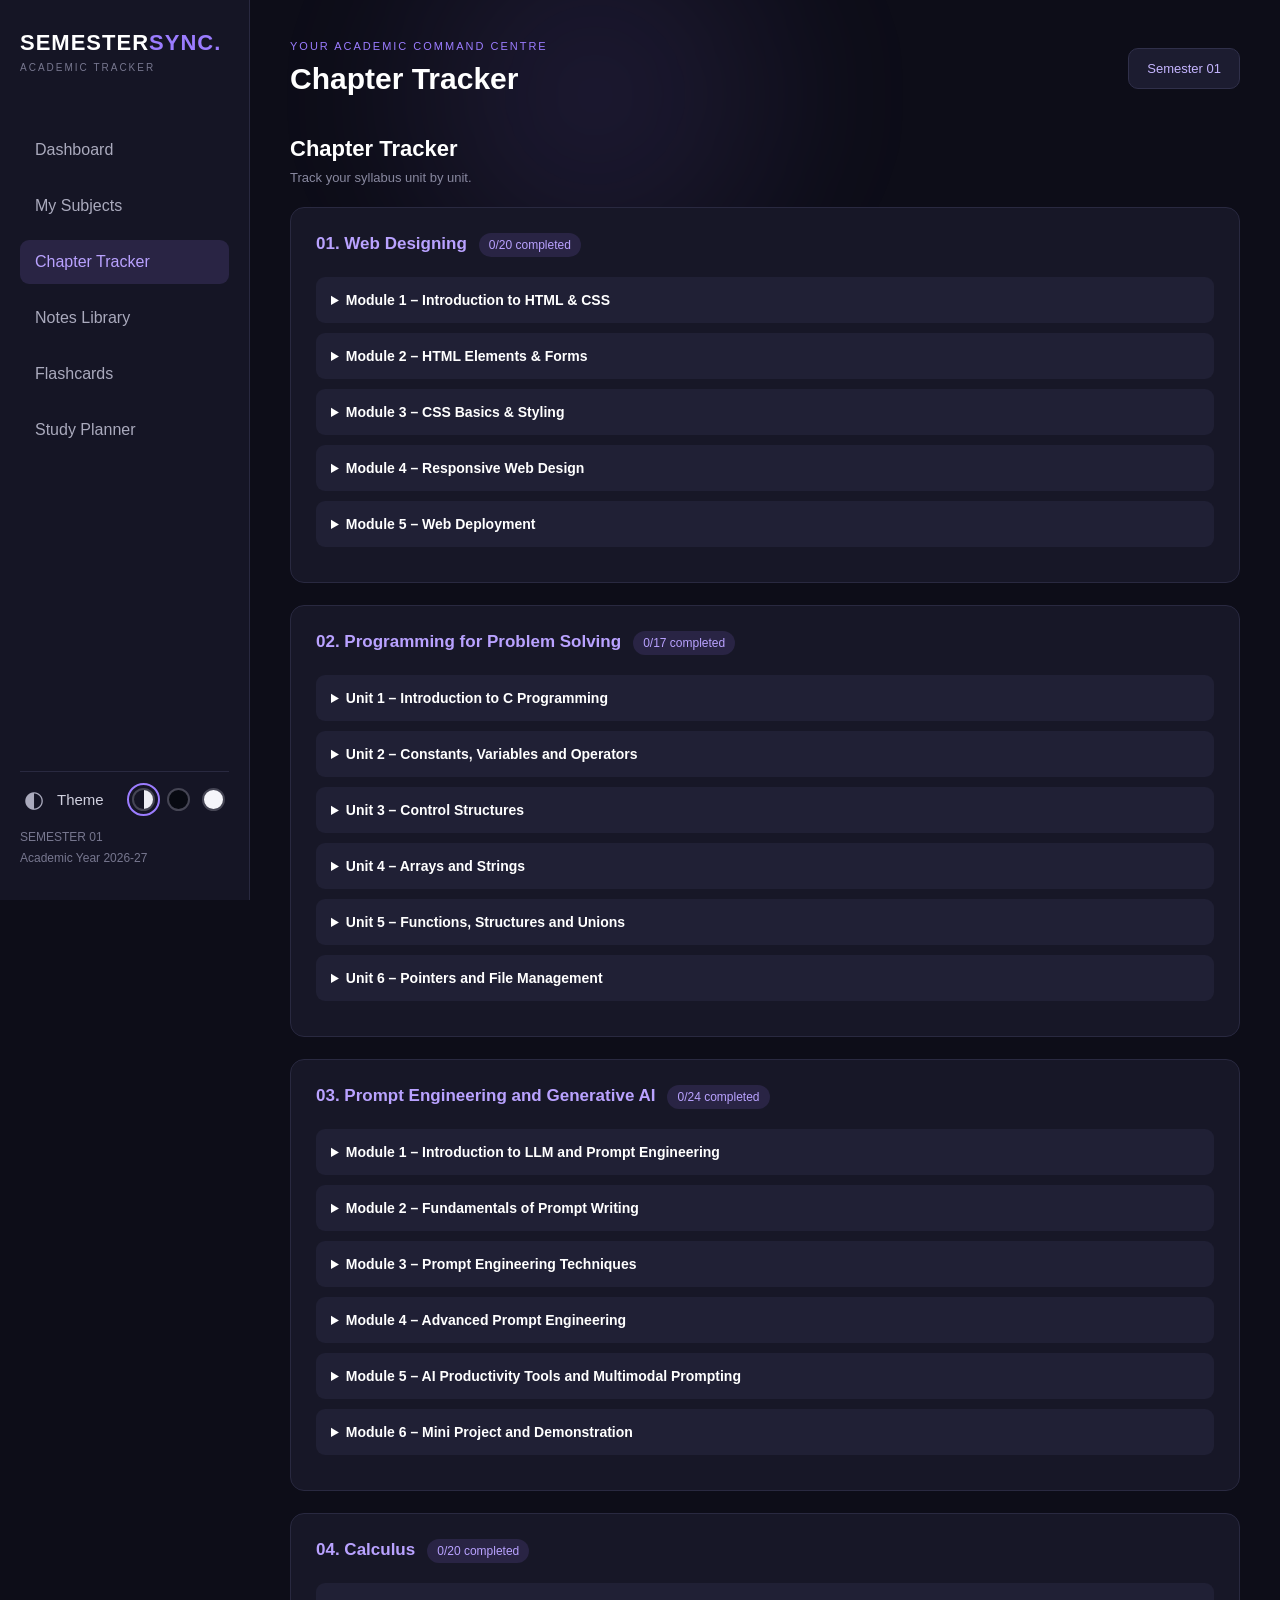
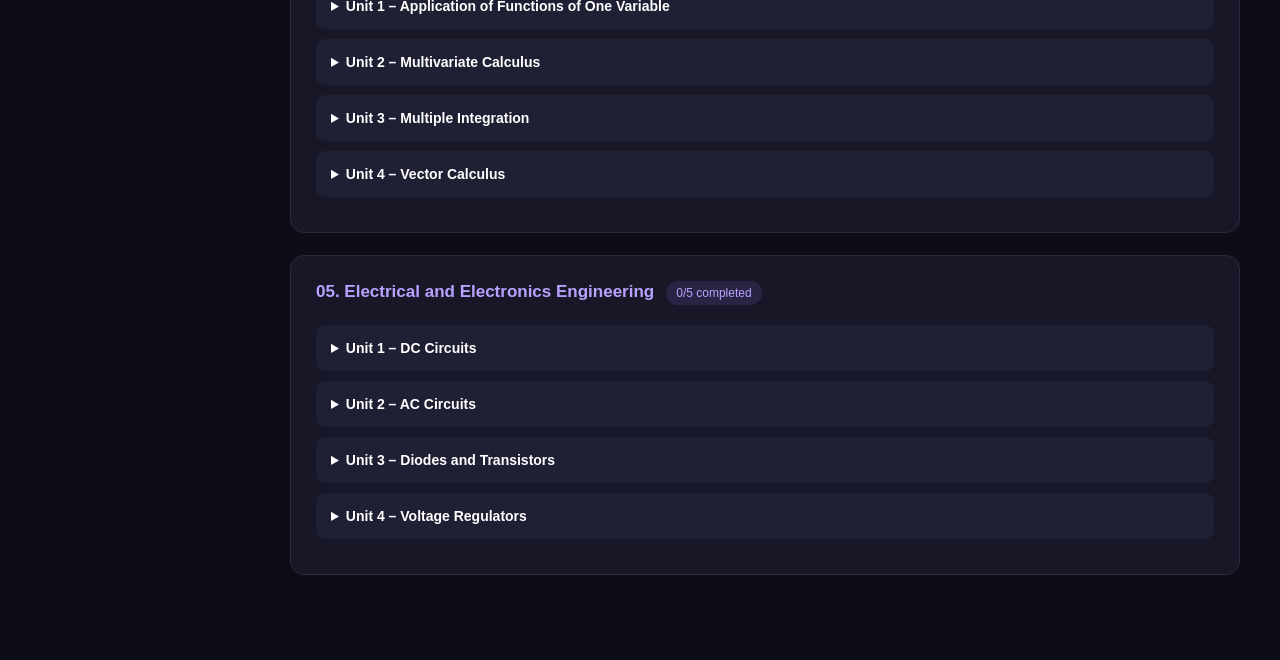
==== chapters.html @ 0c37a85b "Add files via upload" ====
<!DOCTYPE html>
<html lang="en">

<head>
    <meta charset="UTF-8">
    <meta name="viewport" content="width=device-width, initial-scale=1.0">
    <title>Chapter Tracker | SemesterSync</title>
    <link rel="stylesheet" href="style.css">
</head>

<body>

    <aside class="sidebar">

        <div class="logo">
            <h2>SEMESTER<span>SYNC.</span></h2>
            <p>ACADEMIC TRACKER</p>
        </div>

        <nav>
            <ul>
                <li><a href="index.html">Dashboard</a></li>
                <li><a href="subjects.html">My Subjects</a></li>
                <li><a href="chapters.html" class="active">Chapter Tracker</a></li>
                <li><a href="notes.html">Notes Library</a></li>
                <li><a href="flashcards.html">Flashcards</a></li>
                <li><a href="planner.html">Study Planner</a></li>
            </ul>
        </nav>


<div class="theme-switcher">
    <span class="theme-icon">◐</span>
    <span class="theme-label">Theme</span>

    <div class="theme-options">
        <button class="theme-btn active" data-theme="current" title="Current theme" aria-label="Current theme"></button>
        <button class="theme-btn" data-theme="dark" title="Dark theme" aria-label="Dark theme"></button>
        <button class="theme-btn" data-theme="light" title="Light theme" aria-label="Light theme"></button>
    </div>
</div>

        <div class="sidebar-footer">
            <p>SEMESTER 01</p>
            <p>Academic Year 2026-27</p>
        </div>

    </aside>

    <main class="main-content">

        <header class="topbar">
            <div>
                <p class="welcome-text">YOUR ACADEMIC COMMAND CENTRE</p>
                <h1>Chapter Tracker</h1>
            </div>

            <div class="profile">Semester 01</div>
        </header>

        <!-- CHAPTER TRACKER -->
<section id="chapters" class="content-section">

    <div class="section-heading">
        <h2>Chapter Tracker</h2>
        <p>Track your syllabus unit by unit.</p>
    </div>

    <!-- WEB DESIGNING -->
    <div class="tracker-subject" data-subject="web">
    <h3>01. Web Designing</h3>
        <details>
            <summary>Module 1 – Introduction to HTML & CSS</summary>
            <label><input type="checkbox"> HTML Introduction and Structure</label>
            <label><input type="checkbox"> HTML Tags and Attributes</label>
            <label><input type="checkbox"> Links, Images and Tables</label>
            <label><input type="checkbox"> Introduction to CSS</label>
        </details>

        <details>
            <summary>Module 2 – HTML Elements & Forms</summary>
            <label><input type="checkbox"> HTML Lists and Tables</label>
            <label><input type="checkbox"> HTML Forms and Input Fields</label>
            <label><input type="checkbox"> Semantic Elements</label>
            <label><input type="checkbox"> Multimedia Elements</label>
        </details>

        <details>
            <summary>Module 3 – CSS Basics & Styling</summary>
            <label><input type="checkbox"> CSS Selectors</label>
            <label><input type="checkbox"> CSS Box Model</label>
            <label><input type="checkbox"> Display and Positioning</label>
            <label><input type="checkbox"> Flexbox and Grid</label>
        </details>

        <details>
            <summary>Module 4 – Responsive Web Design</summary>
            <label><input type="checkbox"> Responsive Design</label>
            <label><input type="checkbox"> Media Queries</label>
            <label><input type="checkbox"> Transitions and Animations</label>
            <label><input type="checkbox"> CSS Variables and Effects</label>
        </details>

        <details>
            <summary>Module 5 – Web Deployment</summary>
            <label><input type="checkbox"> Web Hosting</label>
            <label><input type="checkbox"> Domain Names and DNS</label>
            <label><input type="checkbox"> GitHub Pages and Netlify</label>
            <label><input type="checkbox"> SEO and Version Control</label>
        </details>
    </div>


    <!-- PROGRAMMING -->
    <div class="tracker-subject" data-subject="programming">
    <h3>02. Programming for Problem Solving</h3>
        <details>
            <summary>Unit 1 – Introduction to C Programming</summary>
            <label><input type="checkbox"> Introduction to C</label>
            <label><input type="checkbox"> Basic Structure of C Program</label>
        </details>

        <details>
            <summary>Unit 2 – Constants, Variables and Operators</summary>
            <label><input type="checkbox"> Constants and Variables</label>
            <label><input type="checkbox"> Data Types</label>
            <label><input type="checkbox"> Operators and Expressions</label>
        </details>

        <details>
            <summary>Unit 3 – Control Structures</summary>
            <label><input type="checkbox"> Conditional Statements</label>
            <label><input type="checkbox"> Loops</label>
            <label><input type="checkbox"> Jump Statements</label>
        </details>

        <details>
            <summary>Unit 4 – Arrays and Strings</summary>
            <label><input type="checkbox"> One-Dimensional Arrays</label>
            <label><input type="checkbox"> Multidimensional Arrays</label>
            <label><input type="checkbox"> Strings</label>
        </details>

        <details>
            <summary>Unit 5 – Functions, Structures and Unions</summary>
            <label><input type="checkbox"> User-Defined Functions</label>
            <label><input type="checkbox"> Structures</label>
            <label><input type="checkbox"> Unions</label>
        </details>

        <details>
            <summary>Unit 6 – Pointers and File Management</summary>
            <label><input type="checkbox"> Pointers</label>
            <label><input type="checkbox"> Dynamic Memory Allocation</label>
            <label><input type="checkbox"> File Management</label>
        </details>
    </div>


    <!-- PROMPT ENGINEERING -->
    <div class="tracker-subject" data-subject="ai">
    <h3>03. Prompt Engineering and Generative AI</h3>
        <details>
            <summary>Module 1 – Introduction to LLM and Prompt Engineering</summary>
            <label><input type="checkbox"> Introduction to AI and Generative AI</label>
            <label><input type="checkbox"> Machine Learning and Deep Learning</label>
            <label><input type="checkbox"> History of LLMs</label>
            <label><input type="checkbox"> Applications of Prompt Engineering</label>
            <label><input type="checkbox"> Exploring Different LLMs</label>
        </details>

        <details>
            <summary>Module 2 – Fundamentals of Prompt Writing</summary>
            <label><input type="checkbox"> Structure of a Prompt</label>
            <label><input type="checkbox"> Types of Prompts</label>
            <label><input type="checkbox"> Prompt Templates</label>
            <label><input type="checkbox"> Writing Effective Prompts</label>
        </details>

        <details>
            <summary>Module 3 – Prompt Engineering Techniques</summary>
            <label><input type="checkbox"> Zero-shot, One-shot and Few-shot</label>
            <label><input type="checkbox"> Step-by-Step Prompting</label>
            <label><input type="checkbox"> Self-Reflection and Role-Based Prompting</label>
            <label><input type="checkbox"> Output Control and Prompt Optimization</label>
        </details>

        <details>
            <summary>Module 4 – Advanced Prompt Engineering</summary>
            <label><input type="checkbox"> Prompt Chaining</label>
            <label><input type="checkbox"> ReAct Technique</label>
            <label><input type="checkbox"> Iterative Refinement</label>
            <label><input type="checkbox"> Prompt Decomposition</label>
        </details>

        <details>
            <summary>Module 5 – AI Productivity Tools and Multimodal Prompting</summary>
            <label><input type="checkbox"> Text and Image AI</label>
            <label><input type="checkbox"> Presentation and Document AI</label>
            <label><input type="checkbox"> Spreadsheet and Video AI</label>
            <label><input type="checkbox"> Speech AI and Multimodal Prompting</label>
        </details>

        <details>
            <summary>Module 6 – Mini Project and Demonstration</summary>
            <label><input type="checkbox"> Website Creation</label>
            <label><input type="checkbox"> AI Model Creation</label>
            <label><input type="checkbox"> Project Demonstration</label>
        </details>
    </div>


    <!-- CALCULUS -->
    <div class="tracker-subject" data-subject="calculus">
    <h3>04. Calculus</h3>
        <details>
            <summary>Unit 1 – Application of Functions of One Variable</summary>
            <label><input type="checkbox"> Functions, Limits and Continuity</label>
            <label><input type="checkbox"> Differentiability</label>
            <label><input type="checkbox"> Mean Value Theorems</label>
            <label><input type="checkbox"> Riemann Integration</label>
            <label><input type="checkbox"> Applications of Integration</label>
        </details>

        <details>
            <summary>Unit 2 – Multivariate Calculus</summary>
            <label><input type="checkbox"> Functions of Several Variables</label>
            <label><input type="checkbox"> Partial Derivatives</label>
            <label><input type="checkbox"> Chain Rule and Implicit Functions</label>
            <label><input type="checkbox"> Euler's Theorem and Taylor's Expansion</label>
            <label><input type="checkbox"> Jacobian</label>
            <label><input type="checkbox"> Maxima, Minima and Lagrange Multipliers</label>
        </details>

        <details>
            <summary>Unit 3 – Multiple Integration</summary>
            <label><input type="checkbox"> Double Integration</label>
            <label><input type="checkbox"> Change of Order</label>
            <label><input type="checkbox"> Change into Polar Form</label>
            <label><input type="checkbox"> Applications to Area and Volume</label>
        </details>

        <details>
            <summary>Unit 4 – Vector Calculus</summary>
            <label><input type="checkbox"> Vector-Valued Functions</label>
            <label><input type="checkbox"> Gradient and Directional Derivatives</label>
            <label><input type="checkbox"> Divergence and Curl</label>
            <label><input type="checkbox"> Line and Surface Integrals</label>
            <label><input type="checkbox"> Green's, Gauss and Stokes' Theorems</label>
        </details>
    </div>


    <!-- ELECTRICAL AND ELECTRONICS -->
    <div class="tracker-subject" data-subject="electrical">
    <h3>05. Electrical and Electronics Engineering</h3> 
        <details>
            <summary>Unit 1 – DC Circuits</summary>
            <label><input type="checkbox"> DC Circuit Fundamentals</label>
        </details>

        <details>
            <summary>Unit 2 – AC Circuits</summary>
            <label><input type="checkbox"> AC Circuit Fundamentals</label>
        </details>

        <details>
            <summary>Unit 3 – Diodes and Transistors</summary>
            <label><input type="checkbox"> Diodes</label>
            <label><input type="checkbox"> Transistors</label>
        </details>

        <details>
            <summary>Unit 4 – Voltage Regulators</summary>
            <label><input type="checkbox"> Voltage Regulators</label>
        </details>
    </div>

</section>


    </main>
<script src="script.js"></script>
</body>
</html>
---- style.css ----
/* ===== GLOBAL SETTINGS ===== */

* {
    margin: 0;
    padding: 0;
    box-sizing: border-box;
}

html {
    scroll-behavior: smooth;
}

body {
    font-family: Arial, sans-serif;
    background-color: #0d0d18;
    color: #ffffff;
    display: flex;
}


/* ===== SIDEBAR ===== */

.sidebar {
    width: 250px;
    height: 100vh;
    background-color: #151525;
    padding: 30px 20px;
    position: fixed;
    left: 0;
    top: 0;
    display: flex;
    flex-direction: column;
    justify-content: space-between;
    border-right: 1px solid #292940;
}

.logo h2 {
    font-size: 22px;
    letter-spacing: 1px;
}

.logo span {
    color: #9b7cff;
}

.logo p {
    color: #77778f;
    font-size: 10px;
    margin-top: 6px;
    letter-spacing: 2px;
}

.sidebar nav {
    margin-top: 55px;
    flex: 1;
}

.sidebar ul {
    list-style: none;
}

.sidebar li {
    margin-bottom: 12px;
}

.sidebar a {
    display: block;
    text-decoration: none;
    color: #aaaabd;
    padding: 13px 15px;
    border-radius: 9px;
    transition: 0.3s;
}

.sidebar a:hover,
.sidebar a.active {
    background-color: #292444;
    color: #b9a2ff;
}

.sidebar-footer {
    color: #77778f;
    font-size: 12px;
    line-height: 1.8;
}


/* ===== MAIN CONTENT ===== */


.main-content {
    margin-left: 250px;
    width: calc(100% - 250px);
    min-height: 100vh;
    padding: 40px;
    position: relative;
    z-index: 1;
}


/* ===== TOPBAR ===== */

.topbar {
    display: flex;
    justify-content: space-between;
    align-items: center;
    margin-bottom: 40px;
}

.welcome-text {
    color: #9b7cff;
    font-size: 11px;
    letter-spacing: 2px;
    margin-bottom: 10px;
}

.topbar h1 {
    font-size: 30px;
}

.profile {
    background-color: #1c1c30;
    border: 1px solid #30304a;
    padding: 12px 18px;
    border-radius: 10px;
    color: #c5b5ff;
    font-size: 13px;
}


/* ===== INTRODUCTION ===== */

.intro {
    background: linear-gradient(120deg, #282044, #17172b);
    padding: 30px;
    border-radius: 15px;
    margin-bottom: 30px;
    border: 1px solid #383052;
}

.intro h2 {
    font-size: 23px;
    margin-bottom: 10px;
}

.intro p {
    color: #aaaabd;
    font-size: 14px;
}


/* ===== STATISTICS ===== */

.stats-container {
    display: grid;
    grid-template-columns: repeat(4, 1fr);
    gap: 18px;
    margin-bottom: 45px;
}

.stat-card {
    background-color: #171727;
    border: 1px solid #292940;
    padding: 22px;
    border-radius: 13px;
    transition: 0.3s;
}

.stat-card:hover {
    transform: translateY(-5px);
    border-color: #8065d8;
}

.stat-card h3 {
    color: #c0bfd2;
    font-size: 17px;
    font-weight: 500;
    margin-bottom: 18px;
}

.stat-number {
    font-size: 40px;
    font-weight: bold;
    margin: 15px 0 8px;
    color: #b9a2ff;
}

.stat-card span {
    color: #77778f;
    font-size: 14px;
}


/* ===== SECTION HEADINGS ===== */

.content-section {
    margin-bottom: 45px;
    scroll-margin-top: 25px;
}

.section-heading {
    margin-bottom: 22px;
}

.section-heading h2 {
    font-size: 22px;
    margin-bottom: 8px;
}

.section-heading p {
    color: #88889f;
    font-size: 13px;
}


/* ===== SUBJECT CARDS ===== */

.subjects-grid {
    display: grid;
    grid-template-columns: repeat(2, 1fr);
    gap: 20px;
}

.subject-card {
    background-color: #171727;
    padding: 25px;
    border: 1px solid #292940;
    border-radius: 14px;
    transition: 0.3s;
}

.subject-card:hover {
    transform: translateY(-4px);
    border-color: #8065d8;
}

.subject-card h3 {
    font-size: 16px;
    margin-bottom: 10px;
}

.subject-card p {
    color: #88889f;
    font-size: 12px;
    margin-bottom: 22px;
}

.subject-card span {
    display: block;
    color: #aaaabd;
    font-size: 12px;
    margin-top: 12px;
}


/* ===== PROGRESS BARS ===== */

.progress-bar {
    height: 7px;
    background-color: #303047;
    border-radius: 10px;
    overflow: hidden;
}

.progress {
    height: 100%;
    border-radius: 10px;
}

.web-progress {
    width: 40%;
    background-color: #9b7cff;
}

.programming-progress {
    width: 30%;
    background-color: #52c7a5;
}

.ai-progress {
    width: 25%;
    background-color: #e5a84f;
}

.calculus-progress {
    width: 20%;
    background-color: #579ce8;
}

.electrical-progress {
    width: 15%;
    background-color: #e77d91;
}


/* ===== PLACEHOLDER SECTIONS ===== */

.placeholder-card {
    background-color: #171727;
    border: 1px solid #292940;
    padding: 30px;
    border-radius: 13px;
}

.placeholder-card h3 {
    margin-bottom: 10px;
}

.placeholder-card p {
    color: #88889f;
    font-size: 13px;
}


/* ===== FOOTER ===== */

footer {
    border-top: 1px solid #292940;
    padding-top: 22px;
    color: #77778f;
    font-size: 12px;
    display: flex;
    justify-content: space-between;
    gap: 15px;
}


/* ===== RESPONSIVE DESIGN ===== */

@media (max-width: 1100px) {

    .stats-container {
        grid-template-columns: repeat(2, 1fr);
    }

}

@media (max-width: 768px) {

    body {
        display: block;
    }

    .sidebar {
        position: relative;
        width: 100%;
        height: auto;
        padding: 20px;
    }

    .sidebar nav {
        margin-top: 20px;
    }

    .sidebar ul {
        display: flex;
        flex-wrap: wrap;
        gap: 5px;
    }

    .sidebar li {
        margin: 0;
    }

    .sidebar a {
        padding: 9px 11px;
        font-size: 12px;
    }

    .sidebar-footer {
        display: none;
    }

    .main-content {
        margin-left: 0;
        width: 100%;
        padding: 25px 20px;
    }

    .subjects-grid {
        grid-template-columns: 1fr;
    }

    footer {
        flex-direction: column;
    }

}

@media (max-width: 480px) {

    .stats-container {
        grid-template-columns: 1fr;
    }

    .topbar h1 {
        font-size: 24px;
    }

    .profile {
        display: none;
    }

}


/* ===== CHAPTER TRACKER ===== */

.tracker-subject {
    background-color: #171727;
    border: 1px solid #292940;
    border-radius: 14px;
    padding: 25px;
    margin-bottom: 22px;
}

.tracker-subject h3 {
    color: #b9a2ff;
    font-size: 17px;
    margin-bottom: 20px;
}


.tracker-subject details {
    background-color: #202035;
    border-radius: 9px;
    margin-bottom: 10px;
    padding: 15px;
    overflow: hidden;
}

.tracker-subject summary {
    cursor: pointer;
    color: #ffffff;
    font-size: 14px;
    font-weight: bold;
    transition: color 0.3s ease;
}

.tracker-subject details[open] summary {
    color: #b9a2ff;
    margin-bottom: 15px;
}

/* Smooth topic reveal */
.tracker-subject details > label {
    animation: topicReveal 0.35s ease both;
}

@keyframes topicReveal {
    from {
        opacity: 0;
        transform: translateY(-8px);
    }
    to {
        opacity: 1;
        transform: translateY(0);
    }
}

.tracker-subject label {
    display: block;
    color: #aaaabd;
    font-size: 13px;
    padding: 9px 5px;
    cursor: pointer;
}

.tracker-subject input[type="checkbox"] {
    accent-color: #9b7cff;
    margin-right: 9px;
}


/* ===== NOTES LIBRARY ===== */

.notes-search {
    margin-bottom: 25px;
}

.notes-search input {
    width: 100%;
    padding: 15px;
    background-color: #171727;
    border: 1px solid #30304a;
    border-radius: 10px;
    color: white;
    outline: none;
    font-size: 13px;
}

.notes-search input:focus {
    border-color: #9b7cff;
}

.notes-grid {
    display: grid;
    grid-template-columns: repeat(2, 1fr);
    gap: 20px;
}

.note-card {
    background-color: #171727;
    border: 1px solid #292940;
    border-radius: 13px;
    padding: 25px;
    transition: 0.3s;
}

.note-card:hover {
    transform: translateY(-4px);
    border-color: #8065d8;
}

.note-category {
    color: #a78bfa;
    font-size: 10px;
    letter-spacing: 1.5px;
    font-weight: bold;
}

.note-card h3 {
    margin: 15px 0 10px;
    font-size: 17px;
}

.note-card p {
    color: #9292a8;
    font-size: 13px;
    line-height: 1.7;
    margin-bottom: 20px;
}

.note-card a {
    color: #b9a2ff;
    text-decoration: none;
    font-size: 13px;
}

.note-card a:hover {
    color: white;
}

@media (max-width: 768px) {
    .notes-grid {
        grid-template-columns: 1fr;
    }
}


/* ===== FLASHCARDS ===== */

.flashcards-grid {
    display: grid;
    grid-template-columns: repeat(2, 1fr);
    gap: 20px;
}

.flashcard {
    background: linear-gradient(145deg, #1d1b32, #171727);
    border: 1px solid #302b49;
    border-radius: 14px;
    padding: 25px;
    transition: 0.3s;
}

.flashcard:hover {
    transform: translateY(-4px);
    border-color: #9b7cff;
}

.flashcard span {
    color: #a78bfa;
    font-size: 10px;
    letter-spacing: 1.5px;
    font-weight: bold;
}

.flashcard h3 {
    font-size: 17px;
    margin: 20px 0;
}

.flashcard details {
    border-top: 1px solid #30304a;
    padding-top: 15px;
}

.flashcard summary {
    color: #b9a2ff;
    font-size: 13px;
    cursor: pointer;
}

.flashcard details p {
    color: #aaaabd;
    font-size: 13px;
    line-height: 1.7;
    margin-top: 15px;
}

@media (max-width: 768px) {
    .flashcards-grid {
        grid-template-columns: 1fr;
    }
}


/* ===== STUDY PLANNER ===== */

.planner-grid {
    display: grid;
    grid-template-columns: 1.5fr 1fr;
    gap: 20px;
}

.planner-card {
    background-color: #171727;
    border: 1px solid #292940;
    border-radius: 14px;
    padding: 25px;
}

.planner-card h3 {
    margin-bottom: 22px;
    font-size: 17px;
}

/* TIMETABLE */

.planner-card table {
    width: 100%;
    border-collapse: collapse;
    text-align: left;
}

.planner-card th {
    color: #b9a2ff;
    font-size: 12px;
    padding: 12px 8px;
    border-bottom: 1px solid #383850;
}

.planner-card td {
    color: #aaaabd;
    font-size: 12px;
    padding: 14px 8px;
    border-bottom: 1px solid #292940;
}

.planner-card tr:hover {
    background-color: #222239;
}

/* TASK LIST */

.task-item {
    display: flex;
    align-items: center;
    gap: 12px;
    padding: 15px 5px;
    border-bottom: 1px solid #292940;
    color: #aaaabd;
    font-size: 13px;
}

.task-item input {
    accent-color: #9b7cff;
    width: 16px;
    height: 16px;
}

.task-item input:checked + span {
    text-decoration: line-through;
    color: #77778f;
}

@media (max-width: 900px) {
    .planner-grid {
        grid-template-columns: 1fr;
    }
}


/* SUBJECT PAGE LINKS */

.subject-card a {
    display: inline-block;
    margin-top: 18px;
    color: #b9a2ff;
    text-decoration: none;
    font-size: 13px;
}

.subject-card a:hover {
    color: white;
}

/* NOTES RESOURCE LIST */

.resource-list {
    display: flex;
    flex-direction: column;
    gap: 10px;
    margin-top: 20px;
}

.resource-list a,
.resource-list span {
    display: flex;
    align-items: center;
    padding: 12px 14px;
    border-radius: 9px;
    font-size: 14px;
    line-height: 1.5;
    text-decoration: none;
    background: rgba(155, 124, 255, 0.07);
    border: 1px solid rgba(155, 124, 255, 0.12);
    color: #c8b8ff;
    transition: all 0.25s ease;
}

.resource-list a:hover {
    background: rgba(155, 124, 255, 0.16);
    border-color: #9b7cff;
    transform: translateX(5px);
    color: #ffffff;
}

.resource-list span {
    color: #9292a8;
    cursor: default;
}

.resource-list a::after {
    content: "↗";
    margin-left: auto;
    padding-left: 10px;
    color: #9b7cff;
}

.note-card {
    min-width: 0;
}

.notes-grid {
    align-items: stretch;
}


/* SEMESTER SYNC - GLOBAL ANIMATIONS */

/* Smooth page appearance */
body {
    animation: pageFade 0.45s ease;
}

@keyframes pageFade {
    from {
        opacity: 0;
        transform: translateY(8px);
    }
    to {
        opacity: 1;
        transform: translateY(0);
    }
}

/* Card hover animation */
.subject-card,
.note-card,
.tracker-subject,
.stat-card,
.planner-card,
.flashcard {
    transition: transform 0.25s ease,
                box-shadow 0.25s ease,
                border-color 0.25s ease;
}

.subject-card:hover,
.note-card:hover,
.stat-card:hover,
.planner-card:hover,
.flashcard:hover {
    transform: translateY(-5px);
    box-shadow: 0 12px 28px rgba(0, 0, 0, 0.22);
    border-color: #9b7cff;
}

/* Smooth progress bar animation */
.progress {
    transition: width 0.8s ease;
}

/* Smooth navigation hover */
.sidebar a {
    transition: background 0.25s ease,
                color 0.25s ease,
                padding-left 0.25s ease;
}

.sidebar a:hover {
    padding-left: 22px;
}

/* Respect reduced motion preferences */
@media (prefers-reduced-motion: reduce) {
    *,
    *::before,
    *::after {
        animation-duration: 0.01ms !important;
        transition-duration: 0.01ms !important;
    }
}

/* =================================
   SEMESTER SYNC - PREMIUM ANIMATIONS
================================= */

/* 1. AMBIENT BACKGROUND GLOW */

body {
    position: relative;
    isolation: isolate;
}

body::before {
    content: "";
    position: fixed;
    top: -180px;
    left: 25%;
    width: 550px;
    height: 550px;
    background: radial-gradient(
        circle,
        rgba(155, 124, 255, 0.12),
        transparent 70%
    );
    filter: blur(45px);
    pointer-events: none;
    z-index: -1;
    animation: ambientGlow 9s ease-in-out infinite alternate;
}

@keyframes ambientGlow {
    from {
        transform: translate(0, 0) scale(0.9);
        opacity: 0.55;
    }
    to {
        transform: translate(100px, 80px) scale(1.15);
        opacity: 1;
    }
}

/* 2. ANIMATED STATISTICS */

.stat-number {
    display: inline-block;
    font-variant-numeric: tabular-nums;
}

/* 3. SMOOTH CHAPTER EXPANSION */

.tracker-subject details {
    overflow: hidden;
}

.tracker-subject details summary {
    cursor: pointer;
    transition: color 0.25s ease;
}

.tracker-subject details summary:hover {
    color: #b69aff;
}

.tracker-subject details[open] {
    animation: chapterOpen 0.3s ease;
}

@keyframes chapterOpen {
    from {
        opacity: 0.65;
        transform: translateY(-5px);
    }
    to {
        opacity: 1;
        transform: translateY(0);
    }
}

/* 4. CIRCULAR PROGRESS RING */
.progress-ring {
    position: relative;
    display: grid;
    place-items: center;
}
.progress-ring svg {
    width: 100%;
    height: 100%;
    transform: rotate(-90deg);
}

.progress-ring circle {
    fill: none;
    stroke-width: 10;
}

.progress-ring .ring-bg {
    stroke: #29263d;
}

.progress-ring .ring-fill {
    stroke: #9b7cff;
    stroke-linecap: round;
    stroke-dasharray: 283;
    stroke-dashoffset: 283;
    transition: stroke-dashoffset 1.2s ease;
}

.progress-ring .ring-text {
    position: absolute;
    font-size: 26px;
    font-weight: 700;
    color: #b69aff;
}

/* ACCESSIBILITY */

@media (prefers-reduced-motion: reduce) {
    body::before {
        animation: none;
    }

    .tracker-subject details[open] {
        animation: none;
    }

    .progress-ring .ring-fill {
        transition: none;
    }
}


/* FINAL COMPACT PROGRESS RING */

.stats-container {
    align-items: stretch;
}

.stat-card {
    min-height: 165px;
    height: auto;
}

.stat-ring-layout {
    display: flex;
    align-items: center;
    justify-content: space-between;
    gap: 8px;
    height: 100%;
}

.stat-ring-layout > div:first-child {
    min-width: 0;
}

.progress-ring {
    width: 52px;
    height: 52px;
    flex-shrink: 0;
    position: relative;
    display: grid;
    place-items: center;
    margin: 0;
}

.progress-ring svg {
    width: 100%;
    height: 100%;
    transform: rotate(-90deg);
}

.progress-ring circle {
    fill: none;
    stroke-width: 9;
}

.progress-ring .ring-bg {
    stroke: #29263d;
}

.progress-ring .ring-fill {
    stroke: #9b7cff;
    stroke-linecap: round;
    stroke-dasharray: 283;
    stroke-dashoffset: 283;
    transition: stroke-dashoffset 1.2s ease;
}

.progress-ring .ring-text {
    position: absolute;
    font-size: 10px;
    font-weight: 700;
    color: #b69aff;
}


/* OVERALL PROGRESS RING - CLEAN VERSION */

.overall-card {
    display: flex;
    flex-direction: column;
    align-items: center;
    justify-content: center;
    text-align: center;
    gap: 10px;
    min-height: 165px;
}

.overall-card h3 {
    align-self: flex-start;
    margin: 0;
}

.overall-card .progress-ring {
    width: 125px;
    height: 125px;
    flex-shrink: 0;
    position: relative;
    display: grid;
    place-items: center;
    margin: 8px auto;
    padding: 0;
    border: none;
    border-radius: 0;
    background: transparent;
    box-shadow: none;
}

.overall-card .progress-ring svg {
    display: block;
    width: 100%;
    height: 100%;
    transform: rotate(-90deg);
}

.overall-card .ring-text {
    position: absolute;
    font-size: 22px;
    font-weight: 700;
    color: #b69aff;
}

.overall-card > span {
    color: #85859d;
    font-size: 13px;
}



/* CURSOR FOLLOWING GLOW */


.cursor-glow {
    position: fixed;
    width: 220px;
    height: 220px;
    border-radius: 50%;
    background: radial-gradient(
        circle,
        rgba(155, 124, 255, 0.32) 0%,
        rgba(155, 124, 255, 0.16) 35%,
        rgba(155, 124, 255, 0.05) 60%,
        transparent 75%
    );
    pointer-events: none;
    z-index: 0;
    transform: translate(-50%, -50%);
    filter: blur(15px);
    opacity: 0;
    transition: opacity 0.3s ease;
}


/* Keep website content above the glow */
.sidebar,
.main-content {
    position: relative;
    z-index: 1;
}

@media (hover: none), (prefers-reduced-motion: reduce) {
    .cursor-glow {
        display: none;
    }
}

.sidebar {
    position: fixed;
    top: 0;
    left: 0;
    height: 100vh;
    overflow-y: auto;
    z-index: 100;
}

/* HORIZONTAL THEME SWITCHER */

.theme-switcher {
    display: flex;
    align-items: center;
    gap: 13px;
    margin-top: auto;
    padding: 14px 4px;
    border-top: 1px solid #292940;
}

.theme-icon {
    font-size: 23px;
    color: #aaaabd;
}

.theme-label {
    color: #d0d0df;
    font-size: 15px;
    font-weight: 500;
}

.theme-options {
    display: flex;
    align-items: center;
    gap: 12px;
    margin-left: auto;
}

.theme-btn {
    width: 23px;
    height: 23px;
    min-width: 23px;
    padding: 0;
    border-radius: 50%;
    border: 2px solid #454554;
    cursor: pointer;
    transition: 0.25s ease;
}

.theme-btn[data-theme="current"] {
    background: linear-gradient(90deg, #151525 50%, #eeeeF5 50%);
}

.theme-btn[data-theme="dark"] {
    background: #080a12;
}

.theme-btn[data-theme="light"] {
    background: #f5f5fa;
}

.theme-btn.active {
    outline: 2px solid #9b7cff;
    outline-offset: 3px;
}

.theme-btn:hover {
    transform: scale(1.12);
}


/* DARK THEME */


/* DEEP DARK THEME */

body[data-theme="dark"] {
    background: #070910;
    color: #e8edf8;
}

body[data-theme="dark"] .sidebar {
    background: #0b101c;
    border-color: #1d2b42;
}

body[data-theme="dark"] .stat-card,
body[data-theme="dark"] .subject-card,
body[data-theme="dark"] .note-card,
body[data-theme="dark"] .planner-card,
body[data-theme="dark"] .tracker-subject,
body[data-theme="dark"] .flashcard {
    background: #101827;
    border-color: #20334e;
}

body[data-theme="dark"] .sidebar a {
    color: #a8b6ca;
}

body[data-theme="dark"] .sidebar a:hover,
body[data-theme="dark"] .sidebar a.active {
    background: #172941;
    color: #65b5ff;
}

body[data-theme="dark"] h1,
body[data-theme="dark"] h2,
body[data-theme="dark"] h3 {
    color: #edf4ff;
}

body[data-theme="dark"] p,
body[data-theme="dark"] span,
body[data-theme="dark"] .sidebar-footer {
    color: #91a2bb;
}

body[data-theme="dark"] .logo span,
body[data-theme="dark"] a {
    color: #65b5ff;
}

body[data-theme="dark"] .theme-btn.active {
    outline-color: #65b5ff;
}

body[data-theme="dark"] .progress-ring .ring-fill {
    stroke: #65b5ff;
}

body[data-theme="dark"] .progress-ring .ring-text {
    color: #65b5ff;
}

body[data-theme="dark"] .cursor-glow {
    background: radial-gradient(
        circle,
        rgba(65, 150, 255, 0.28),
        rgba(65, 150, 255, 0.08) 40%,
        transparent 75%
    );
}


/* LIGHT THEME */

body[data-theme="light"] {
    background: #f4f3fa;
    color: #252238;
}

body[data-theme="light"] .sidebar,
body[data-theme="light"] .stat-card,
body[data-theme="light"] .subject-card,
body[data-theme="light"] .note-card,
body[data-theme="light"] .planner-card,
body[data-theme="light"] .tracker-subject,
body[data-theme="light"] .flashcard {
    background-color: #ffffff;
    border-color: #dedbea;
}

body[data-theme="light"] .sidebar a {
    color: #55516a;
}

body[data-theme="light"] .sidebar a:hover,
body[data-theme="light"] .sidebar a.active {
    background-color: #eee9ff;
    color: #704bc4;
}

body[data-theme="light"] h1,
body[data-theme="light"] h2,
body[data-theme="light"] h3,
body[data-theme="light"] .logo h2 {
    color: #252238;
}

body[data-theme="light"] p,
body[data-theme="light"] span,
body[data-theme="light"] .sidebar-footer {
    color: #69657b;
}

body[data-theme="light"] .theme-btn.active {
    outline-color: #704bc4;
}

body[data-theme="light"] input,
body[data-theme="light"] textarea,
body[data-theme="light"] select {
    background: #fff;
    color: #252238;
    border-color: #dedbea;
}


/* ===== SEMESTER SYNC LIGHT THEME FIX ===== */

body[data-theme="light"] {
    background: #f4f2fa;
    color: #27243b;
}

/* Main headings and text */
body[data-theme="light"] h1,
body[data-theme="light"] h2,
body[data-theme="light"] h3,
body[data-theme="light"] p {
    color: #27243b;
}

/* Welcome banner */
body[data-theme="light"] .intro {
    background: linear-gradient(120deg, #e8ddff, #f1eaff);
    border: 1px solid #ded0ff;
}

body[data-theme="light"] .intro h2,
body[data-theme="light"] .intro p {
    color: #27243b;
}

/* Cards */
body[data-theme="light"] .stat-card,
body[data-theme="light"] .subject-card,
body[data-theme="light"] .note-card,
body[data-theme="light"] .tracker-subject,
body[data-theme="light"] .planner-card {
    background: #ffffff;
    border-color: #dedbea;
    color: #27243b;
}

/* Chapter tracker */
body[data-theme="light"] .tracker-subject details summary {
    background: #eee9fa;
    color: #30294b;
}

body[data-theme="light"] .tracker-subject details summary:hover {
    background: #e4dcf8;
}

/* Notes and resource links */
body[data-theme="light"] .note-card a,
body[data-theme="light"] .subject-card a {
    color: #7048d8;
}

body[data-theme="light"] .note-card a:hover,
body[data-theme="light"] .subject-card a:hover {
    color: #512bb5;
}

/* Flashcards */
body[data-theme="light"] .flashcard {
    background: #ffffff;
    border: 1px solid #dedbea;
    color: #27243b;
}

body[data-theme="light"] .flashcard h3,
body[data-theme="light"] .flashcard summary,
body[data-theme="light"] .flashcard p {
    color: #30294b;
}

/* Study planner */
body[data-theme="light"] .planner-card table th {
    color: #7048d8;
}

body[data-theme="light"] .planner-card table td {
    color: #625e75;
}

body[data-theme="light"] .planner-card table th,
body[data-theme="light"] .planner-card table td {
    border-color: #dedbea;
}

/* Inputs */
body[data-theme="light"] input,
body[data-theme="light"] textarea,
body[data-theme="light"] select {
    background: #ffffff;
    color: #27243b;
    border-color: #dedbea;
}

body[data-theme="light"] input::placeholder {
    color: #89849b;
}


/* ===== DASHBOARD FINAL POLISH ===== */

.stats-container {
    gap: 18px;
}

.stat-card {
    min-height: 190px;
    padding: 26px;
    display: flex;
    flex-direction: column;
    justify-content: flex-start;
    gap: 18px;
}

.stat-card h3 {
    font-size: 16px;
    letter-spacing: 0.2px;
}

.stat-card .stat-number {
    font-size: 42px;
}

.stat-card span {
    font-size: 13px;
}

.overall-card {
    justify-content: space-between;
    gap: 8px;
}

.overall-card .progress-ring {
    width: 135px !important;
    height: 135px !important;
}

/* More breathing room before subjects */
#subjects {
    margin-top: 48px;
}


.stat-card {
    gap: 8px;
}

.stat-card .stat-number {
    margin: 8px 0 0;
}

.stat-card span {
    margin-top: 0;
}
/* ===== SUBJECT CARD FINISHING TOUCH ===== */

.subject-card {
    position: relative;
    overflow: hidden;
    transition: transform 0.3s ease,
                border-color 0.3s ease,
                box-shadow 0.3s ease;
}

.subject-card:hover {
    transform: translateY(-6px);
    border-color: #9b7cff;
    box-shadow: 0 10px 30px rgba(155, 124, 255, 0.12);
}

.subject-card h3 {
    margin-bottom: 12px;
}

.subject-card p {
    line-height: 1.6;
}


/* COMPLETED TOPIC ANIMATION */

.tracker-subject label {
    transition: color 0.25s ease, opacity 0.25s ease;
}

.tracker-subject label:has(input[type="checkbox"]:checked) {
    color: #b9a2ff;
    opacity: 0.8;
}

.tracker-subject input[type="checkbox"] {
    cursor: pointer;
    transition: transform 0.2s ease;
}

.tracker-subject input[type="checkbox"]:checked {
    transform: scale(1.15);
}


/* SUBJECT COMPLETION COUNTS */

.subject-completion-count {
    display: inline-block;
    margin-left: 12px;
    padding: 5px 10px;
    border-radius: 20px;
    background: #292444;
    color: #b9a2ff;
    font-size: 12px;
    font-weight: 500;
    vertical-align: middle;
}

/* PLANNER BUTTON STYLING */

.planner-card button,
#saveControls button,
#scheduleControls button,
#taskControls button {
    background: rgba(139, 92, 246, 0.15);
    color: #b9a0ff;
    border: 1px solid rgba(139, 92, 246, 0.4);
    border-radius: 8px;
    padding: 8px 14px;
    font-size: 13px;
    font-weight: 600;
    cursor: pointer;
    transition: 0.2s ease;
}

.planner-card button:hover,
#saveControls button:hover,
#scheduleControls button:hover,
#taskControls button:hover {
    background: #8b5cf6;
    color: white;
    transform: translateY(-2px);
}
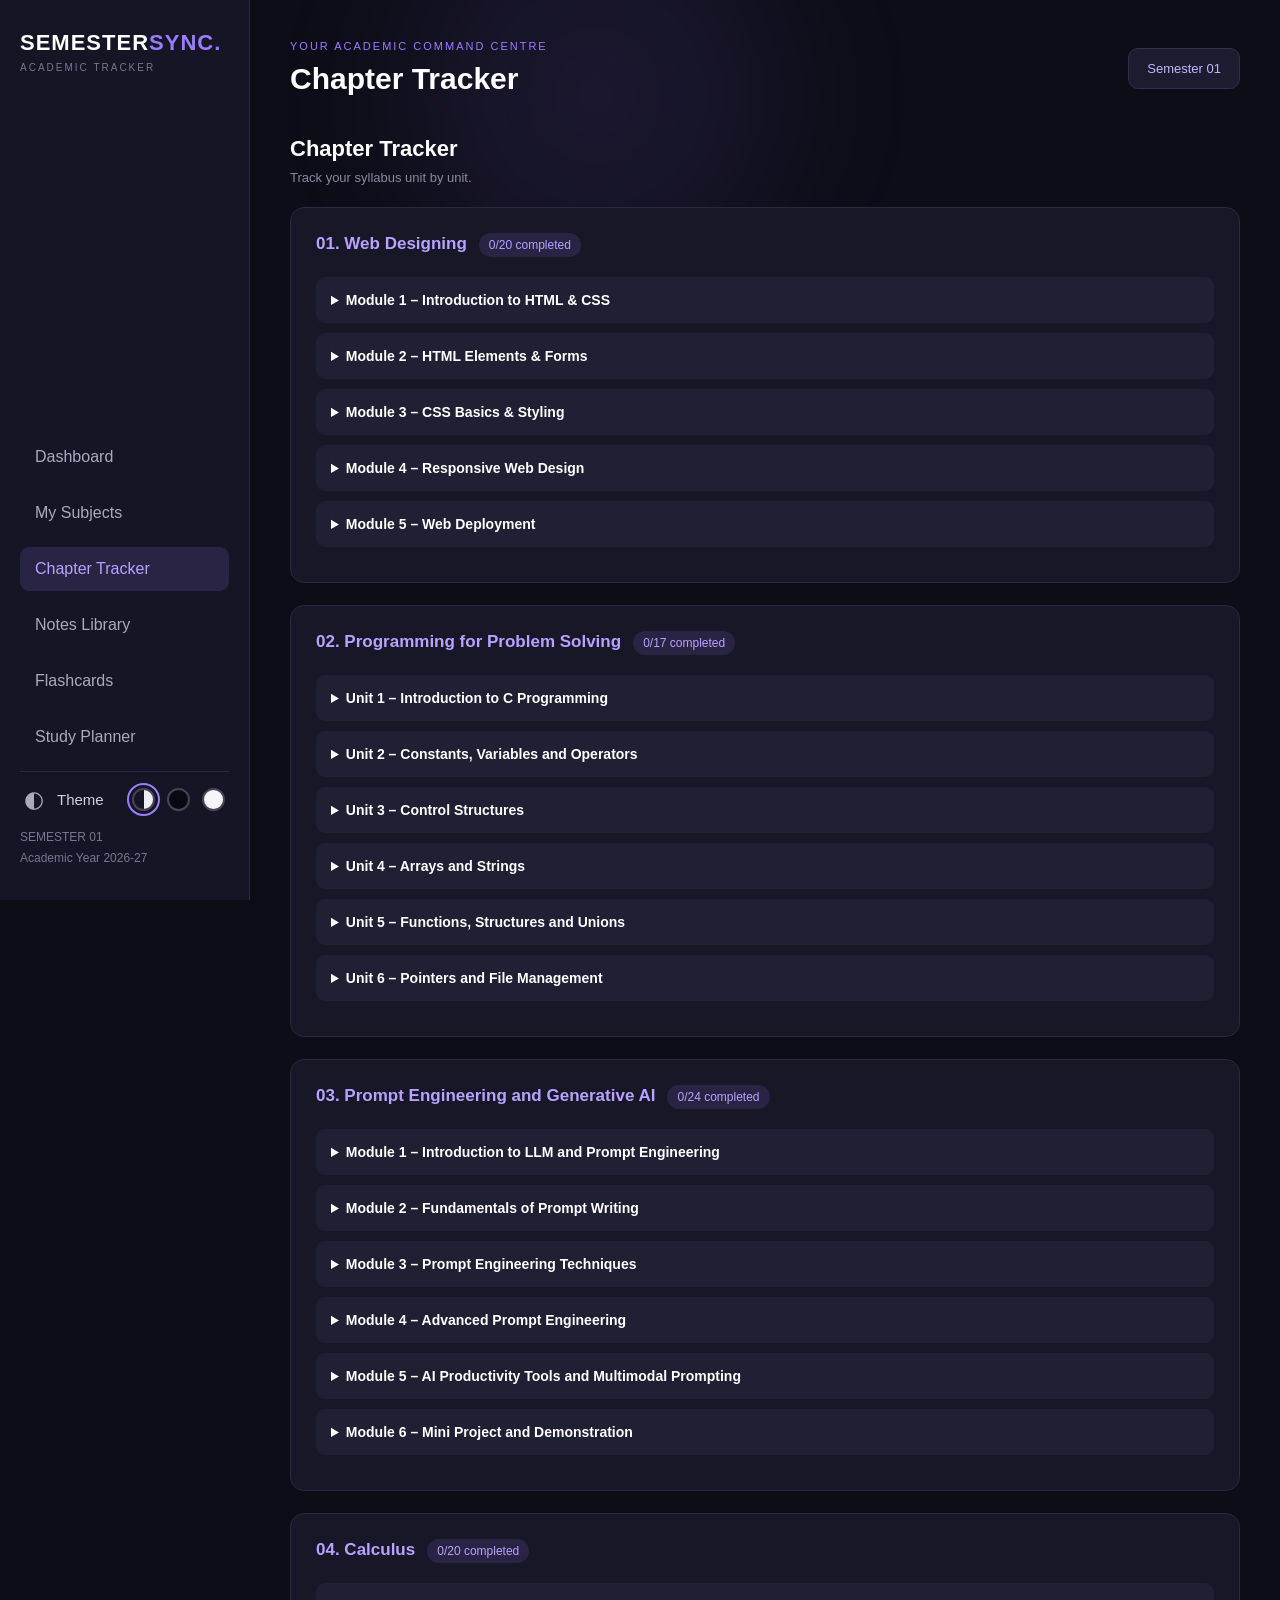
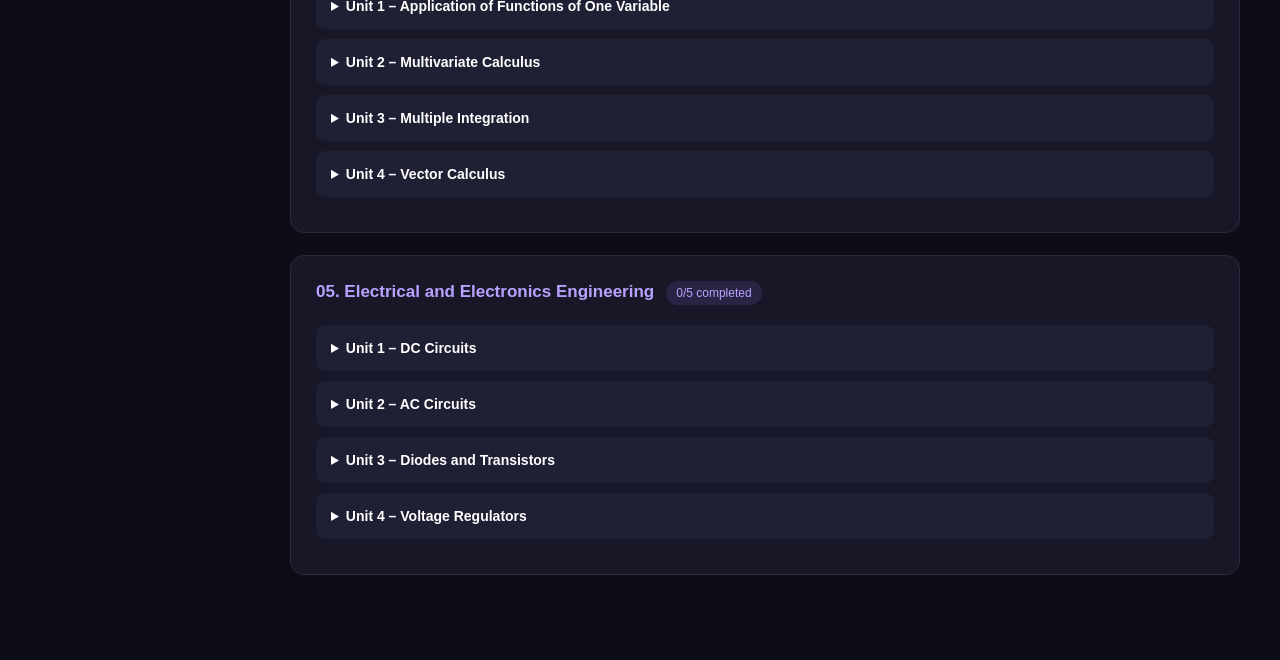
==== commit 6f80644b: "Add files via upload Improve mobile navigation and responsive layout" ====
--- a/chapters.html
+++ b/chapters.html
@@ -11,16 +11,29 @@
 
 <body>
 
-    <aside class="sidebar">
-
+    
+<!-- SIDEBAR -->
+<aside class="sidebar">
+
+    <div class="mobile-header">
         <div class="logo">
             <h2>SEMESTER<span>SYNC.</span></h2>
             <p>ACADEMIC TRACKER</p>
         </div>
 
+        <button class="menu-toggle"
+                id="menuToggle"
+                aria-label="Toggle navigation"
+                aria-expanded="false">
+            ☰
+        </button>
+    </div>
+
+    <div class="sidebar-content" id="sidebarContent">
+
         <nav>
             <ul>
-                <li><a href="index.html">Dashboard</a></li>
+                <li><a href="index.html" >Dashboard</a></li>
                 <li><a href="subjects.html">My Subjects</a></li>
                 <li><a href="chapters.html" class="active">Chapter Tracker</a></li>
                 <li><a href="notes.html">Notes Library</a></li>
@@ -29,24 +42,30 @@
             </ul>
         </nav>
 
-
-<div class="theme-switcher">
-    <span class="theme-icon">◐</span>
-    <span class="theme-label">Theme</span>
-
-    <div class="theme-options">
-        <button class="theme-btn active" data-theme="current" title="Current theme" aria-label="Current theme"></button>
-        <button class="theme-btn" data-theme="dark" title="Dark theme" aria-label="Dark theme"></button>
-        <button class="theme-btn" data-theme="light" title="Light theme" aria-label="Light theme"></button>
-    </div>
-</div>
+        <div class="theme-switcher">
+            <span class="theme-icon">◐</span>
+            <span class="theme-label">Theme</span>
+
+            <div class="theme-options">
+                <button class="theme-btn active" data-theme="current"
+                    title="Current theme" aria-label="Current theme"></button>
+
+                <button class="theme-btn" data-theme="dark"
+                    title="Dark theme" aria-label="Dark theme"></button>
+
+                <button class="theme-btn" data-theme="light"
+                    title="Light theme" aria-label="Light theme"></button>
+            </div>
+        </div>
 
         <div class="sidebar-footer">
             <p>SEMESTER 01</p>
             <p>Academic Year 2026-27</p>
         </div>
 
-    </aside>
+    </div>
+</aside>
+
 
     <main class="main-content">
 
--- a/style.css
+++ b/style.css
@@ -384,6 +384,27 @@
 
     footer {
         flex-direction: column;
+    }
+
+    .sidebar-content nav ul {
+        display: flex;
+        flex-direction: column;
+        gap: 8px;
+    }
+
+    .sidebar-content nav li {
+        width: 100%;
+    }
+
+    .sidebar-content nav a {
+        display: block;
+        width: 100%;
+        padding: 12px 14px;
+        font-size: 14px;
+    }
+
+    .sidebar-content .theme-switcher {
+        margin-top: 20px;
     }
 
 }
@@ -1536,4 +1557,113 @@
     background: #8b5cf6;
     color: white;
     transform: translateY(-2px);
-}+}
+
+/* ===== FINAL MOBILE LAYOUT FIX ===== */
+
+@media (max-width: 768px) {
+
+    body {
+        display: block;
+    }
+
+    .sidebar {
+        position: relative !important;
+        top: auto;
+        left: auto;
+        width: 100%;
+        height: auto;
+        min-height: 0;
+        overflow: visible;
+        padding: 20px;
+    }
+
+    .sidebar nav {
+        margin-top: 20px;
+        flex: none;
+    }
+
+    .main-content {
+        margin-left: 0;
+        width: 100%;
+        padding: 25px 20px;
+    }
+
+    .stats-container {
+        grid-template-columns: repeat(2, 1fr);
+    }
+
+    .subjects-grid,
+    .notes-grid,
+    .flashcards-grid,
+    .planner-grid {
+        grid-template-columns: 1fr;
+    }
+
+    .overall-card .progress-ring {
+        width: 110px !important;
+        height: 110px !important;
+    }
+}
+
+@media (max-width: 480px) {
+
+    .stats-container {
+        grid-template-columns: 1fr;
+    }
+
+    .main-content {
+        padding: 20px 15px;
+    }
+
+    .intro {
+        padding: 22px;
+    }
+
+    .tracker-subject,
+    .planner-card,
+    .note-card,
+    .flashcard {
+        padding: 18px;
+    }
+}
+
+/* MOBILE HAMBURGER MENU */
+
+.mobile-header {
+    display: contents;
+}
+
+.menu-toggle {
+    display: none;
+}
+
+@media (max-width: 768px) {
+
+    .mobile-header {
+        display: flex;
+        align-items: center;
+        justify-content: space-between;
+        gap: 12px;
+    }
+
+    .menu-toggle {
+        display: block;
+        background: #292044;
+        color: #ffffff;
+        border: 1px solid #8060c9;
+        border-radius: 8px;
+        padding: 9px 13px;
+        font-size: 22px;
+        cursor: pointer;
+    }
+
+    .sidebar-content {
+        display: none;
+    }
+
+    .sidebar-content.open {
+        display: block;
+    }
+
+}
